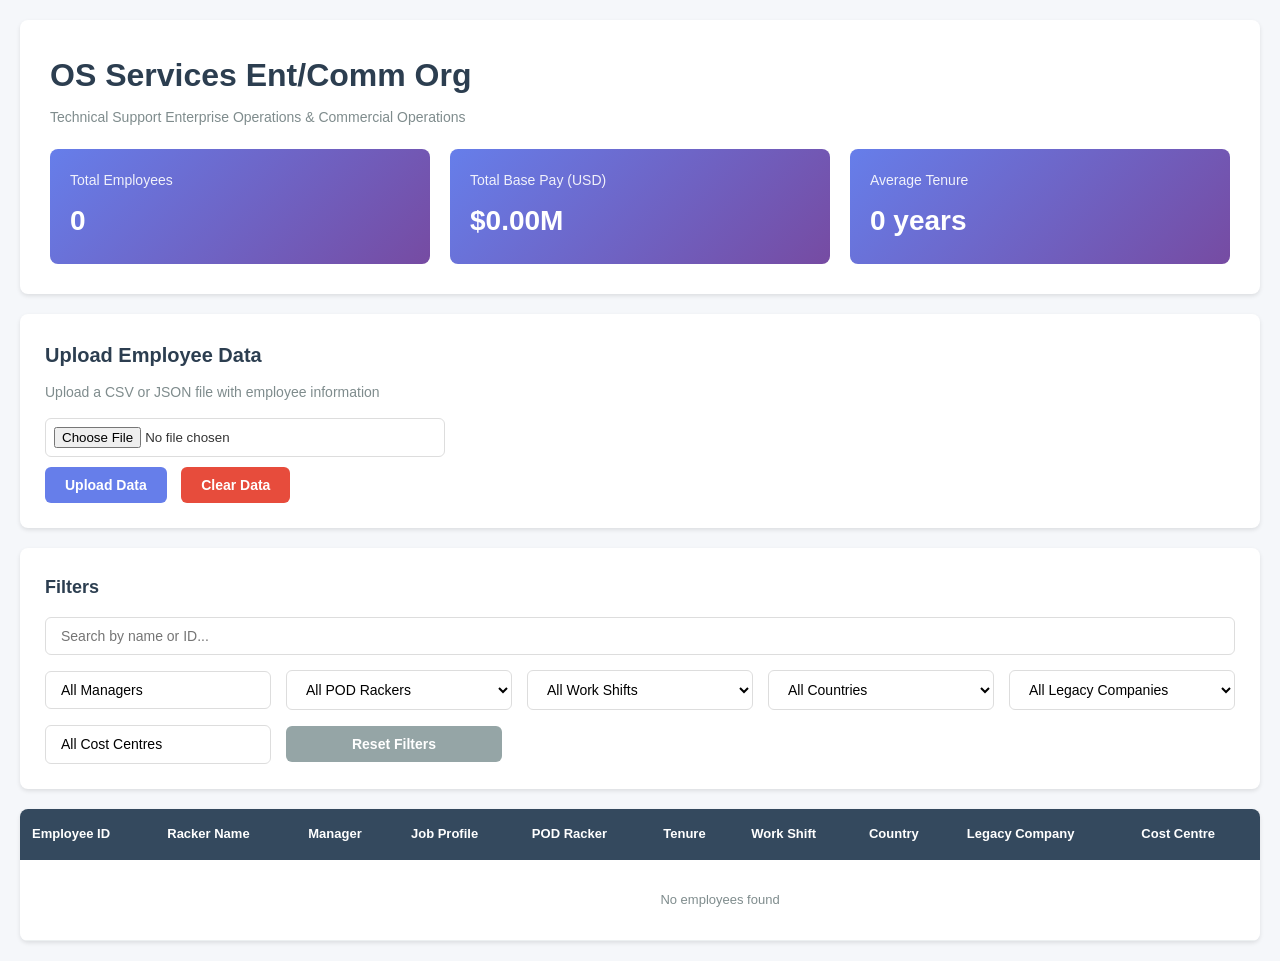
==== index.html @ c56ef8e8 "Update and rename employee-dashboard.html to index.html" ====
<!DOCTYPE html>
<html lang="en">
<head>
    <meta charset="UTF-8">
    <meta name="viewport" content="width=device-width, initial-scale=1.0">
    <title>OS Services Ent/Comm Org</title>
    <link rel="stylesheet" href="employee-styles.css">
</head>
<body>
    <div class="container">
        <header>
            <h1>OS Services Ent/Comm Org</h1>
            <p class="subtitle">Technical Support Enterprise Operations & Commercial Operations</p>
            
            <div class="summary">
                <div class="summary-card">
                    <span class="label">Total Employees</span>
                    <span class="value" id="totalEmployees">0</span>
                </div>
                <div class="summary-card">
                    <span class="label">Total Base Pay (USD)</span>
                    <span class="value" id="totalBasePay">$0</span>
                </div>
                <div class="summary-card">
                    <span class="label">Average Tenure</span>
                    <span class="value" id="avgTenure">0 years</span>
                </div>
            </div>
        </header>

        <div class="upload-section">
            <div class="upload-card">
                <h2>Upload Employee Data</h2>
                <p>Upload a CSV or JSON file with employee information</p>
                <input type="file" id="fileInput" accept=".csv,.json" />
                <button id="uploadBtn">Upload Data</button>
                <button id="clearDataBtn">Clear Data</button>
                <div id="uploadStatus"></div>
            </div>
        </div>

        <div class="filters-section">
            <h3>Filters</h3>
            <div class="filters">
                <input type="text" id="searchInput" placeholder="Search by name or ID...">
                
                <select id="managerFilter" multiple size="1">
                    <option value="">All Managers</option>
                </select>
                
                <select id="podFilter">
                    <option value="">All POD Rackers</option>
                </select>
                
                <select id="shiftFilter">
                    <option value="">All Work Shifts</option>
                </select>
                
                <select id="countryFilter">
                    <option value="">All Countries</option>
                </select>
                
                <select id="legacyFilter">
                    <option value="">All Legacy Companies</option>
                </select>
                
                <select id="costCentreFilter" multiple size="1">
                    <option value="">All Cost Centres</option>
                </select>
                
                <button id="resetFiltersBtn">Reset Filters</button>
            </div>
        </div>

        <div class="table-container">
            <table id="employeeTable">
                <thead>
                    <tr>
                        <th>Employee ID</th>
                        <th>Racker Name</th>
                        <th>Manager</th>
                        <th>Job Profile</th>
                        <th>POD Racker</th>
                        <th>Tenure</th>
                        <th>Work Shift</th>
                        <th>Country</th>
                        <th>Legacy Company</th>
                        <th>Cost Centre</th>
                        <th>Base Pay (USD)</th>
                    </tr>
                </thead>
                <tbody id="employeeTableBody">
                </tbody>
            </table>
        </div>
    </div>

    <script src="employee-app.js"></script>
</body>
</html>
---- employee-styles.css ----
* {
    margin: 0;
    padding: 0;
    box-sizing: border-box;
}

body {
    font-family: -apple-system, BlinkMacSystemFont, 'Segoe UI', Roboto, Oxygen, Ubuntu, Cantarell, sans-serif;
    background: #f5f7fa;
    color: #333;
    line-height: 1.6;
}

.container {
    max-width: 1600px;
    margin: 0 auto;
    padding: 20px;
}

header {
    background: white;
    padding: 30px;
    border-radius: 8px;
    box-shadow: 0 2px 4px rgba(0,0,0,0.1);
    margin-bottom: 20px;
}

h1 {
    font-size: 32px;
    margin-bottom: 5px;
    color: #2c3e50;
}

.subtitle {
    font-size: 14px;
    color: #7f8c8d;
    margin-bottom: 20px;
}

.summary {
    display: grid;
    grid-template-columns: repeat(auto-fit, minmax(250px, 1fr));
    gap: 20px;
}

.summary-card {
    display: flex;
    flex-direction: column;
    padding: 20px;
    background: linear-gradient(135deg, #667eea 0%, #764ba2 100%);
    border-radius: 8px;
    color: white;
}

.summary-card .label {
    font-size: 14px;
    opacity: 0.9;
    margin-bottom: 8px;
}

.summary-card .value {
    font-size: 28px;
    font-weight: 700;
}

.upload-section {
    margin-bottom: 20px;
}

.upload-card {
    background: white;
    padding: 25px;
    border-radius: 8px;
    box-shadow: 0 2px 4px rgba(0,0,0,0.1);
}

.upload-card h2 {
    font-size: 20px;
    margin-bottom: 10px;
    color: #2c3e50;
}

.upload-card p {
    font-size: 14px;
    color: #7f8c8d;
    margin-bottom: 15px;
}

#fileInput {
    display: block;
    margin-bottom: 10px;
    padding: 8px;
    border: 1px solid #ddd;
    border-radius: 6px;
    width: 100%;
    max-width: 400px;
}

button {
    padding: 10px 20px;
    background: #667eea;
    color: white;
    border: none;
    border-radius: 6px;
    cursor: pointer;
    font-size: 14px;
    font-weight: 600;
    transition: background 0.2s;
    margin-right: 10px;
}

button:hover {
    background: #5568d3;
}

#clearDataBtn {
    background: #e74c3c;
}

#clearDataBtn:hover {
    background: #c0392b;
}

#resetFiltersBtn {
    background: #95a5a6;
}

#resetFiltersBtn:hover {
    background: #7f8c8d;
}

#uploadStatus {
    margin-top: 10px;
    padding: 10px;
    border-radius: 6px;
    font-size: 14px;
    display: none;
}

#uploadStatus.success {
    background: #d4edda;
    color: #155724;
    display: block;
}

#uploadStatus.error {
    background: #f8d7da;
    color: #721c24;
    display: block;
}

.filters-section {
    background: white;
    padding: 25px;
    border-radius: 8px;
    box-shadow: 0 2px 4px rgba(0,0,0,0.1);
    margin-bottom: 20px;
}

.filters-section h3 {
    font-size: 18px;
    margin-bottom: 15px;
    color: #2c3e50;
}

.filters {
    display: grid;
    grid-template-columns: repeat(auto-fit, minmax(200px, 1fr));
    gap: 15px;
    align-items: center;
}

#searchInput, select {
    padding: 10px 15px;
    border: 1px solid #ddd;
    border-radius: 6px;
    font-size: 14px;
    background: white;
}

#costCentreFilter[multiple], #managerFilter[multiple] {
    height: auto;
    min-height: 38px;
}

#searchInput {
    grid-column: 1 / -1;
}

#searchInput {
    padding: 10px 15px;
    border: 1px solid #ddd;
    border-radius: 6px;
    font-size: 14px;
    background: white;
}

.table-container {
    background: white;
    border-radius: 8px;
    box-shadow: 0 2px 4px rgba(0,0,0,0.1);
    overflow-x: auto;
}

table {
    width: 100%;
    border-collapse: collapse;
    min-width: 1400px;
}

thead {
    background: #34495e;
    color: white;
    position: sticky;
    top: 0;
}

th {
    padding: 15px 12px;
    text-align: left;
    font-weight: 600;
    font-size: 13px;
    white-space: nowrap;
}

tbody tr {
    border-bottom: 1px solid #ecf0f1;
    transition: background 0.2s;
}

tbody tr:hover {
    background: #f8f9fa;
}

td {
    padding: 12px;
    font-size: 13px;
}

@media (max-width: 768px) {
    .filters {
        grid-template-columns: 1fr;
    }
    
    #searchInput {
        grid-column: 1;
    }
}
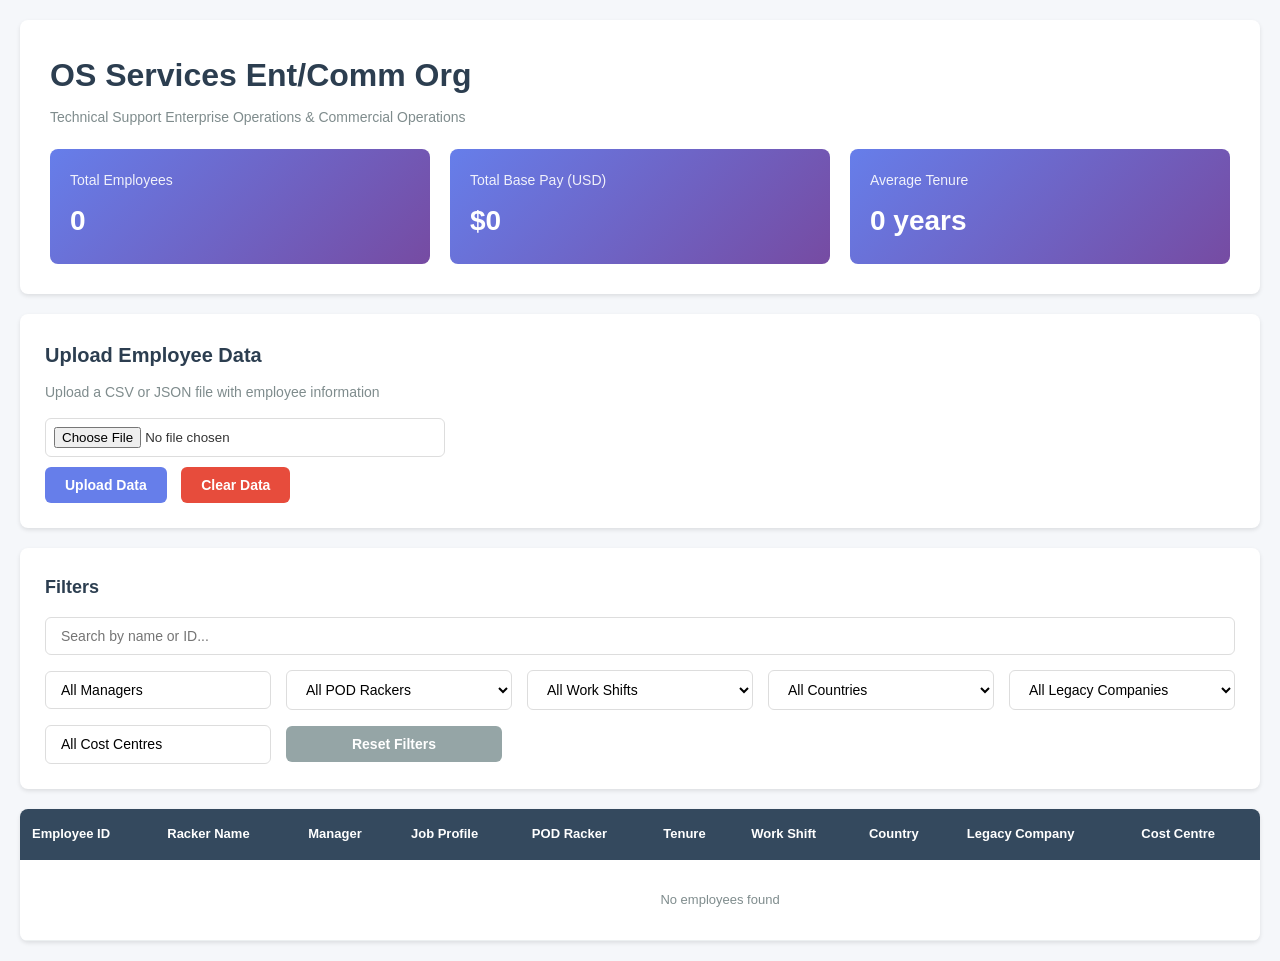
==== commit 479e4a28: "Fix base pay display with K suffix - merge conflicts resolved" ====
--- a/index.html
+++ b/index.html
@@ -98,4 +98,3 @@
     <script src="employee-app.js"></script>
 </body>
 </html>
-
--- a/employee-styles.css
+++ b/employee-styles.css
@@ -1,248 +1,248 @@
-* {
-    margin: 0;
-    padding: 0;
-    box-sizing: border-box;
-}
-
-body {
-    font-family: -apple-system, BlinkMacSystemFont, 'Segoe UI', Roboto, Oxygen, Ubuntu, Cantarell, sans-serif;
-    background: #f5f7fa;
-    color: #333;
-    line-height: 1.6;
-}
-
-.container {
-    max-width: 1600px;
-    margin: 0 auto;
-    padding: 20px;
-}
-
-header {
-    background: white;
-    padding: 30px;
-    border-radius: 8px;
-    box-shadow: 0 2px 4px rgba(0,0,0,0.1);
-    margin-bottom: 20px;
-}
-
-h1 {
-    font-size: 32px;
-    margin-bottom: 5px;
-    color: #2c3e50;
-}
-
-.subtitle {
-    font-size: 14px;
-    color: #7f8c8d;
-    margin-bottom: 20px;
-}
-
-.summary {
-    display: grid;
-    grid-template-columns: repeat(auto-fit, minmax(250px, 1fr));
-    gap: 20px;
-}
-
-.summary-card {
-    display: flex;
-    flex-direction: column;
-    padding: 20px;
-    background: linear-gradient(135deg, #667eea 0%, #764ba2 100%);
-    border-radius: 8px;
-    color: white;
-}
-
-.summary-card .label {
-    font-size: 14px;
-    opacity: 0.9;
-    margin-bottom: 8px;
-}
-
-.summary-card .value {
-    font-size: 28px;
-    font-weight: 700;
-}
-
-.upload-section {
-    margin-bottom: 20px;
-}
-
-.upload-card {
-    background: white;
-    padding: 25px;
-    border-radius: 8px;
-    box-shadow: 0 2px 4px rgba(0,0,0,0.1);
-}
-
-.upload-card h2 {
-    font-size: 20px;
-    margin-bottom: 10px;
-    color: #2c3e50;
-}
-
-.upload-card p {
-    font-size: 14px;
-    color: #7f8c8d;
-    margin-bottom: 15px;
-}
-
-#fileInput {
-    display: block;
-    margin-bottom: 10px;
-    padding: 8px;
-    border: 1px solid #ddd;
-    border-radius: 6px;
-    width: 100%;
-    max-width: 400px;
-}
-
-button {
-    padding: 10px 20px;
-    background: #667eea;
-    color: white;
-    border: none;
-    border-radius: 6px;
-    cursor: pointer;
-    font-size: 14px;
-    font-weight: 600;
-    transition: background 0.2s;
-    margin-right: 10px;
-}
-
-button:hover {
-    background: #5568d3;
-}
-
-#clearDataBtn {
-    background: #e74c3c;
-}
-
-#clearDataBtn:hover {
-    background: #c0392b;
-}
-
-#resetFiltersBtn {
-    background: #95a5a6;
-}
-
-#resetFiltersBtn:hover {
-    background: #7f8c8d;
-}
-
-#uploadStatus {
-    margin-top: 10px;
-    padding: 10px;
-    border-radius: 6px;
-    font-size: 14px;
-    display: none;
-}
-
-#uploadStatus.success {
-    background: #d4edda;
-    color: #155724;
-    display: block;
-}
-
-#uploadStatus.error {
-    background: #f8d7da;
-    color: #721c24;
-    display: block;
-}
-
-.filters-section {
-    background: white;
-    padding: 25px;
-    border-radius: 8px;
-    box-shadow: 0 2px 4px rgba(0,0,0,0.1);
-    margin-bottom: 20px;
-}
-
-.filters-section h3 {
-    font-size: 18px;
-    margin-bottom: 15px;
-    color: #2c3e50;
-}
-
-.filters {
-    display: grid;
-    grid-template-columns: repeat(auto-fit, minmax(200px, 1fr));
-    gap: 15px;
-    align-items: center;
-}
-
-#searchInput, select {
-    padding: 10px 15px;
-    border: 1px solid #ddd;
-    border-radius: 6px;
-    font-size: 14px;
-    background: white;
-}
-
-#costCentreFilter[multiple], #managerFilter[multiple] {
-    height: auto;
-    min-height: 38px;
-}
-
-#searchInput {
-    grid-column: 1 / -1;
-}
-
-#searchInput {
-    padding: 10px 15px;
-    border: 1px solid #ddd;
-    border-radius: 6px;
-    font-size: 14px;
-    background: white;
-}
-
-.table-container {
-    background: white;
-    border-radius: 8px;
-    box-shadow: 0 2px 4px rgba(0,0,0,0.1);
-    overflow-x: auto;
-}
-
-table {
-    width: 100%;
-    border-collapse: collapse;
-    min-width: 1400px;
-}
-
-thead {
-    background: #34495e;
-    color: white;
-    position: sticky;
-    top: 0;
-}
-
-th {
-    padding: 15px 12px;
-    text-align: left;
-    font-weight: 600;
-    font-size: 13px;
-    white-space: nowrap;
-}
-
-tbody tr {
-    border-bottom: 1px solid #ecf0f1;
-    transition: background 0.2s;
-}
-
-tbody tr:hover {
-    background: #f8f9fa;
-}
-
-td {
-    padding: 12px;
-    font-size: 13px;
-}
-
-@media (max-width: 768px) {
-    .filters {
-        grid-template-columns: 1fr;
-    }
-    
-    #searchInput {
-        grid-column: 1;
-    }
-}
+* {
+    margin: 0;
+    padding: 0;
+    box-sizing: border-box;
+}
+
+body {
+    font-family: -apple-system, BlinkMacSystemFont, 'Segoe UI', Roboto, Oxygen, Ubuntu, Cantarell, sans-serif;
+    background: #f5f7fa;
+    color: #333;
+    line-height: 1.6;
+}
+
+.container {
+    max-width: 1600px;
+    margin: 0 auto;
+    padding: 20px;
+}
+
+header {
+    background: white;
+    padding: 30px;
+    border-radius: 8px;
+    box-shadow: 0 2px 4px rgba(0,0,0,0.1);
+    margin-bottom: 20px;
+}
+
+h1 {
+    font-size: 32px;
+    margin-bottom: 5px;
+    color: #2c3e50;
+}
+
+.subtitle {
+    font-size: 14px;
+    color: #7f8c8d;
+    margin-bottom: 20px;
+}
+
+.summary {
+    display: grid;
+    grid-template-columns: repeat(auto-fit, minmax(250px, 1fr));
+    gap: 20px;
+}
+
+.summary-card {
+    display: flex;
+    flex-direction: column;
+    padding: 20px;
+    background: linear-gradient(135deg, #667eea 0%, #764ba2 100%);
+    border-radius: 8px;
+    color: white;
+}
+
+.summary-card .label {
+    font-size: 14px;
+    opacity: 0.9;
+    margin-bottom: 8px;
+}
+
+.summary-card .value {
+    font-size: 28px;
+    font-weight: 700;
+}
+
+.upload-section {
+    margin-bottom: 20px;
+}
+
+.upload-card {
+    background: white;
+    padding: 25px;
+    border-radius: 8px;
+    box-shadow: 0 2px 4px rgba(0,0,0,0.1);
+}
+
+.upload-card h2 {
+    font-size: 20px;
+    margin-bottom: 10px;
+    color: #2c3e50;
+}
+
+.upload-card p {
+    font-size: 14px;
+    color: #7f8c8d;
+    margin-bottom: 15px;
+}
+
+#fileInput {
+    display: block;
+    margin-bottom: 10px;
+    padding: 8px;
+    border: 1px solid #ddd;
+    border-radius: 6px;
+    width: 100%;
+    max-width: 400px;
+}
+
+button {
+    padding: 10px 20px;
+    background: #667eea;
+    color: white;
+    border: none;
+    border-radius: 6px;
+    cursor: pointer;
+    font-size: 14px;
+    font-weight: 600;
+    transition: background 0.2s;
+    margin-right: 10px;
+}
+
+button:hover {
+    background: #5568d3;
+}
+
+#clearDataBtn {
+    background: #e74c3c;
+}
+
+#clearDataBtn:hover {
+    background: #c0392b;
+}
+
+#resetFiltersBtn {
+    background: #95a5a6;
+}
+
+#resetFiltersBtn:hover {
+    background: #7f8c8d;
+}
+
+#uploadStatus {
+    margin-top: 10px;
+    padding: 10px;
+    border-radius: 6px;
+    font-size: 14px;
+    display: none;
+}
+
+#uploadStatus.success {
+    background: #d4edda;
+    color: #155724;
+    display: block;
+}
+
+#uploadStatus.error {
+    background: #f8d7da;
+    color: #721c24;
+    display: block;
+}
+
+.filters-section {
+    background: white;
+    padding: 25px;
+    border-radius: 8px;
+    box-shadow: 0 2px 4px rgba(0,0,0,0.1);
+    margin-bottom: 20px;
+}
+
+.filters-section h3 {
+    font-size: 18px;
+    margin-bottom: 15px;
+    color: #2c3e50;
+}
+
+.filters {
+    display: grid;
+    grid-template-columns: repeat(auto-fit, minmax(200px, 1fr));
+    gap: 15px;
+    align-items: center;
+}
+
+#searchInput, select {
+    padding: 10px 15px;
+    border: 1px solid #ddd;
+    border-radius: 6px;
+    font-size: 14px;
+    background: white;
+}
+
+#costCentreFilter[multiple], #managerFilter[multiple] {
+    height: auto;
+    min-height: 38px;
+}
+
+#searchInput {
+    grid-column: 1 / -1;
+}
+
+#searchInput {
+    padding: 10px 15px;
+    border: 1px solid #ddd;
+    border-radius: 6px;
+    font-size: 14px;
+    background: white;
+}
+
+.table-container {
+    background: white;
+    border-radius: 8px;
+    box-shadow: 0 2px 4px rgba(0,0,0,0.1);
+    overflow-x: auto;
+}
+
+table {
+    width: 100%;
+    border-collapse: collapse;
+    min-width: 1400px;
+}
+
+thead {
+    background: #34495e;
+    color: white;
+    position: sticky;
+    top: 0;
+}
+
+th {
+    padding: 15px 12px;
+    text-align: left;
+    font-weight: 600;
+    font-size: 13px;
+    white-space: nowrap;
+}
+
+tbody tr {
+    border-bottom: 1px solid #ecf0f1;
+    transition: background 0.2s;
+}
+
+tbody tr:hover {
+    background: #f8f9fa;
+}
+
+td {
+    padding: 12px;
+    font-size: 13px;
+}
+
+@media (max-width: 768px) {
+    .filters {
+        grid-template-columns: 1fr;
+    }
+    
+    #searchInput {
+        grid-column: 1;
+    }
+}
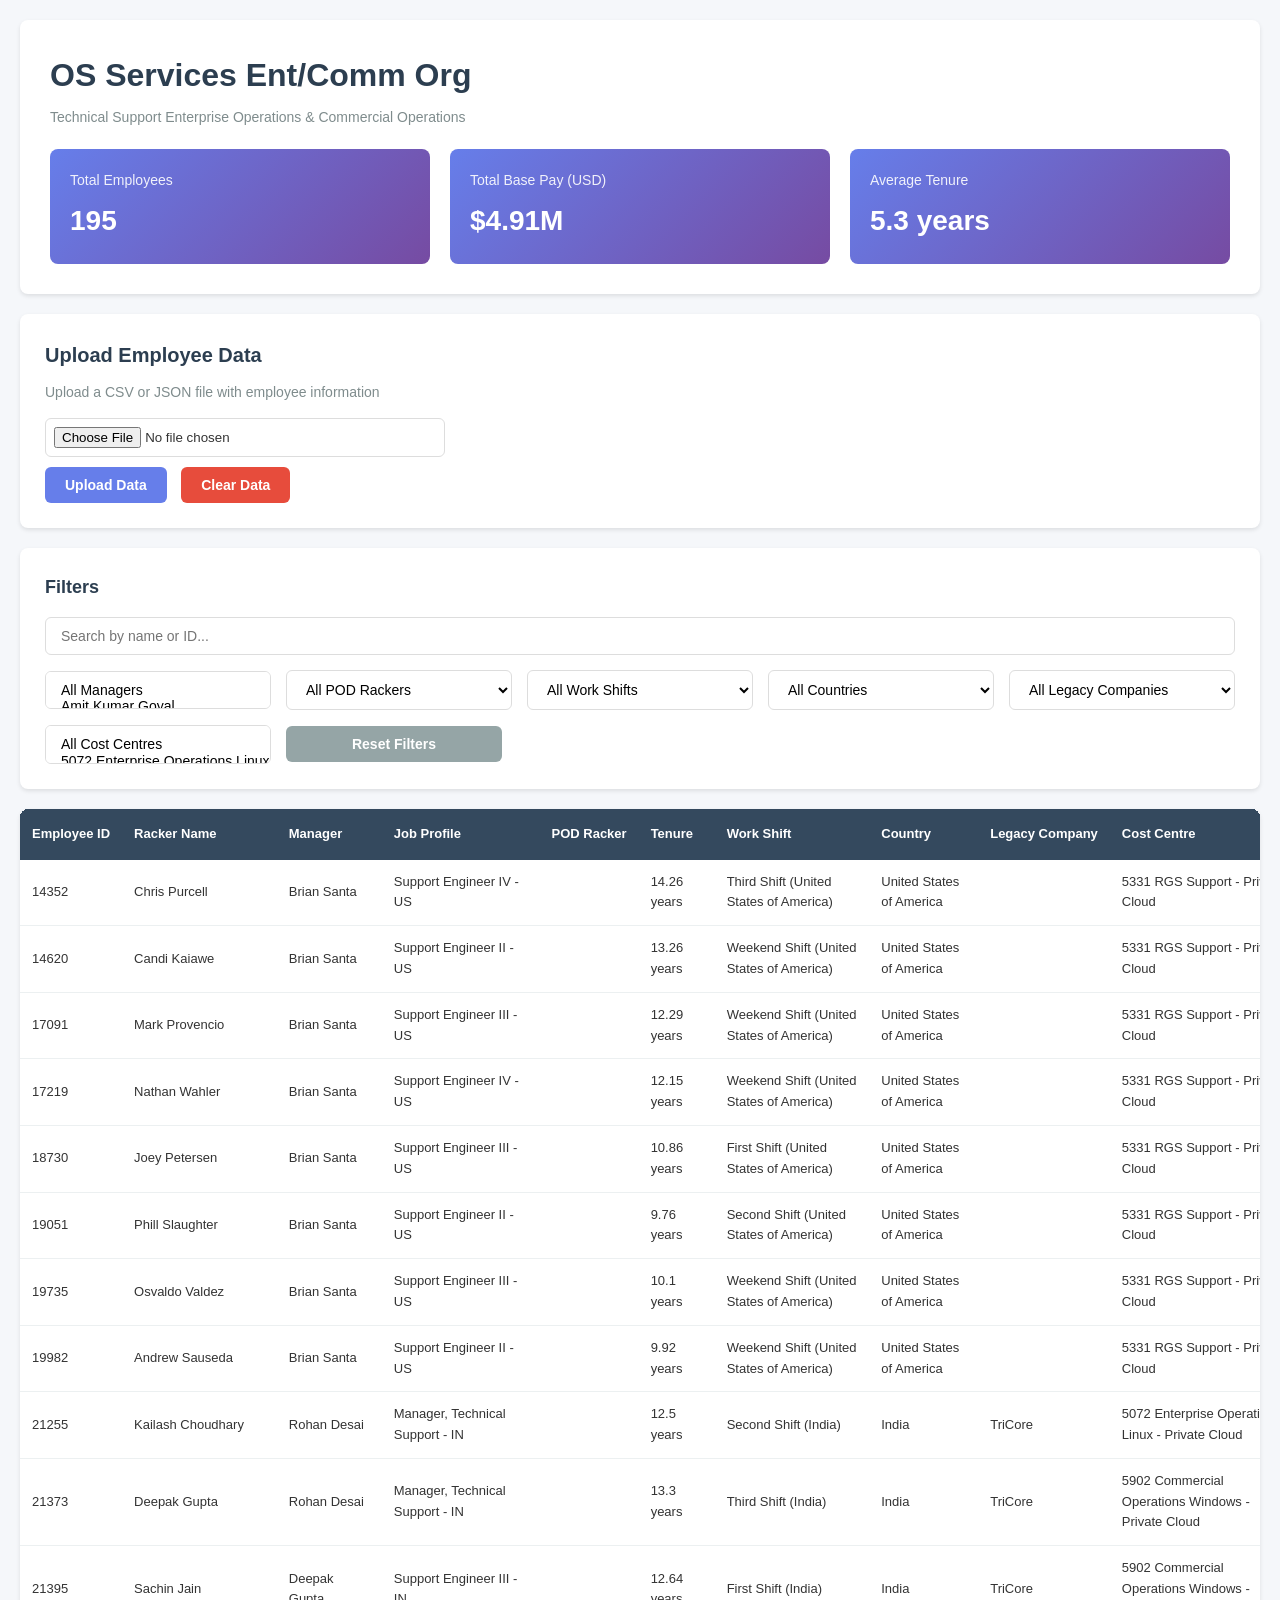
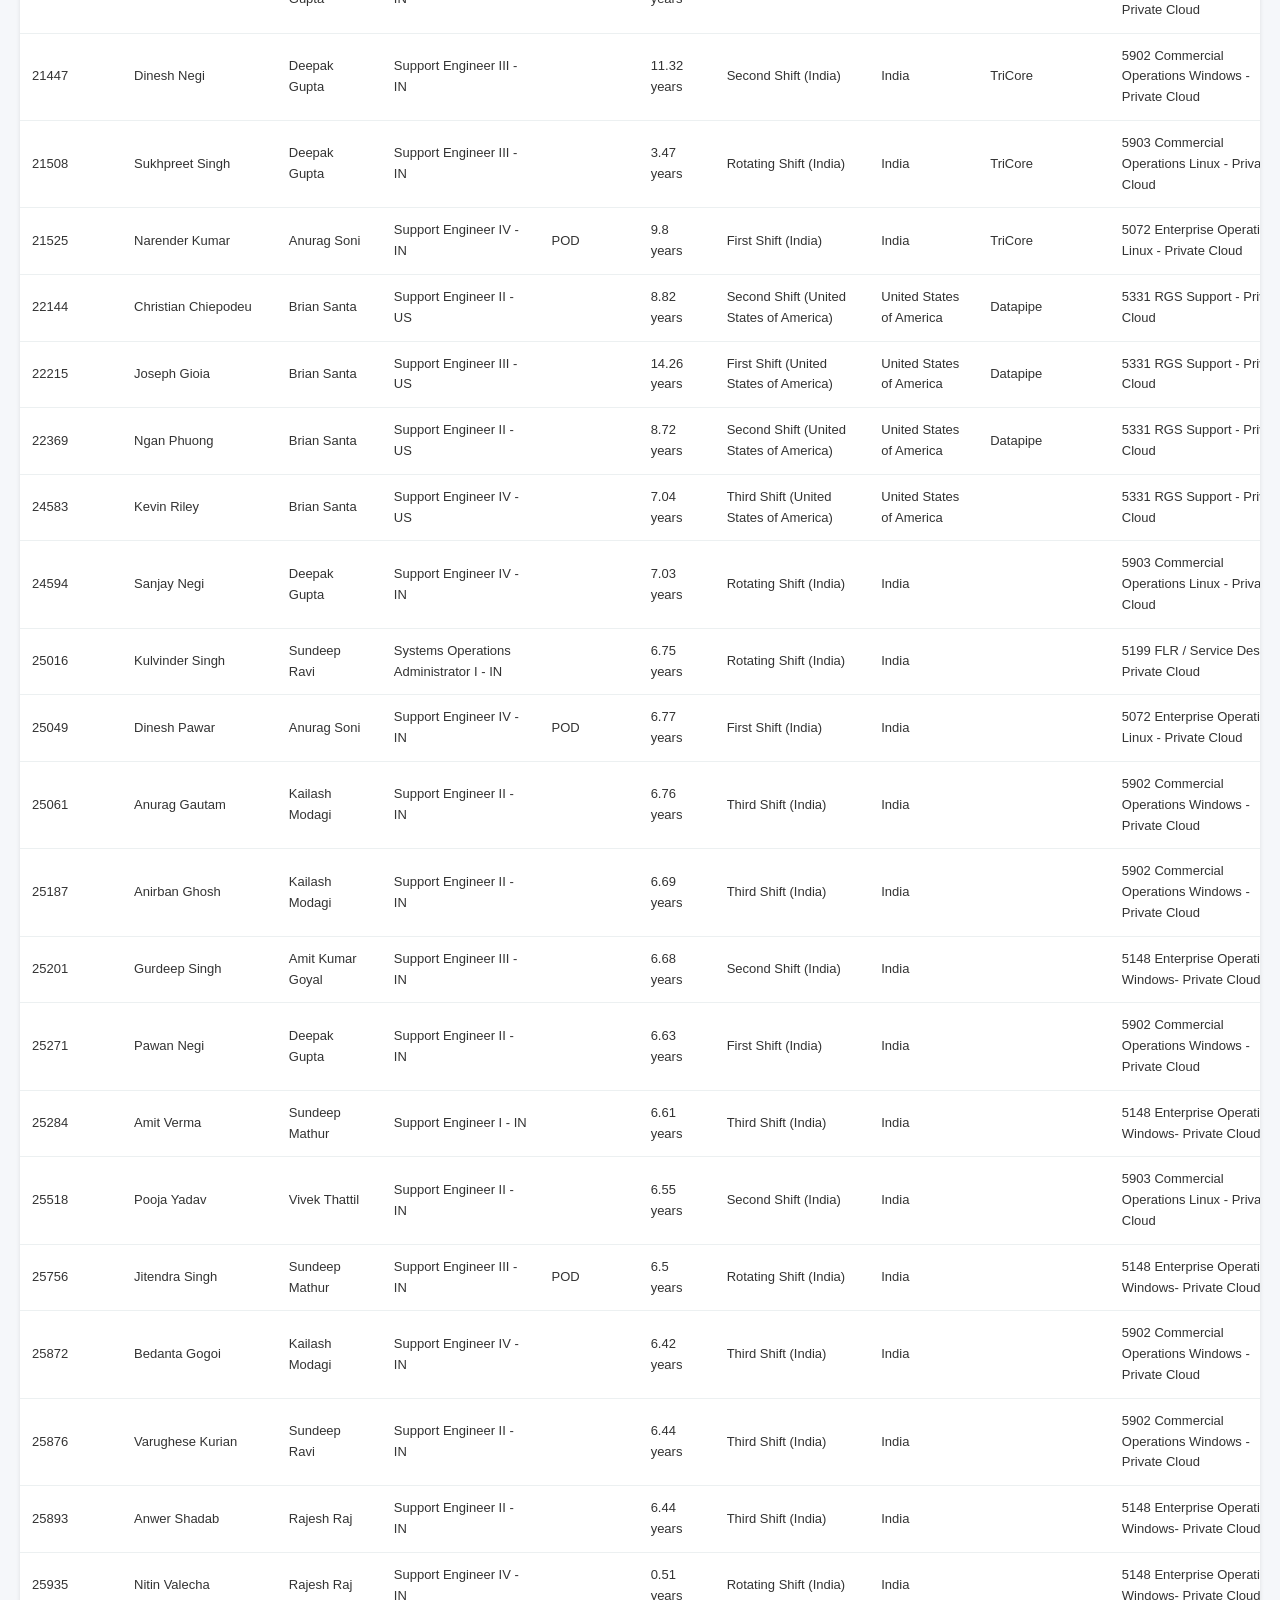
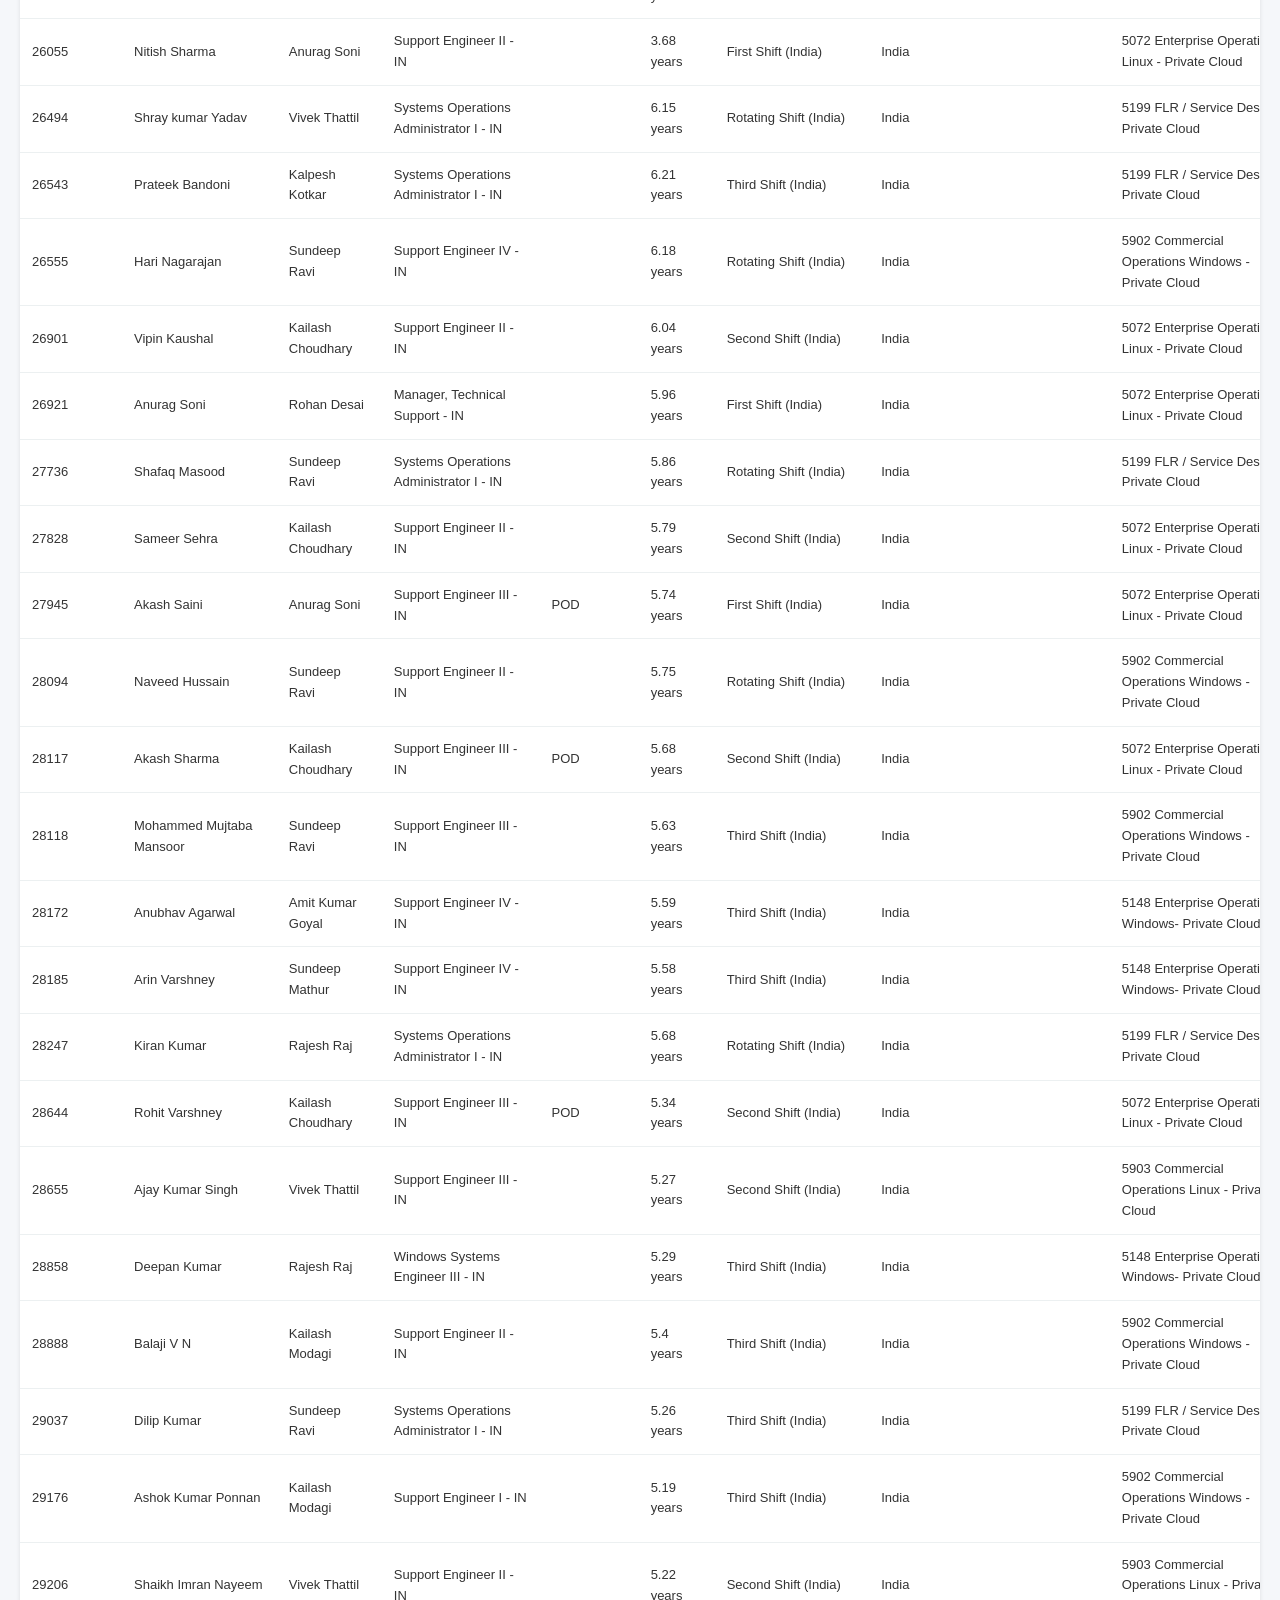
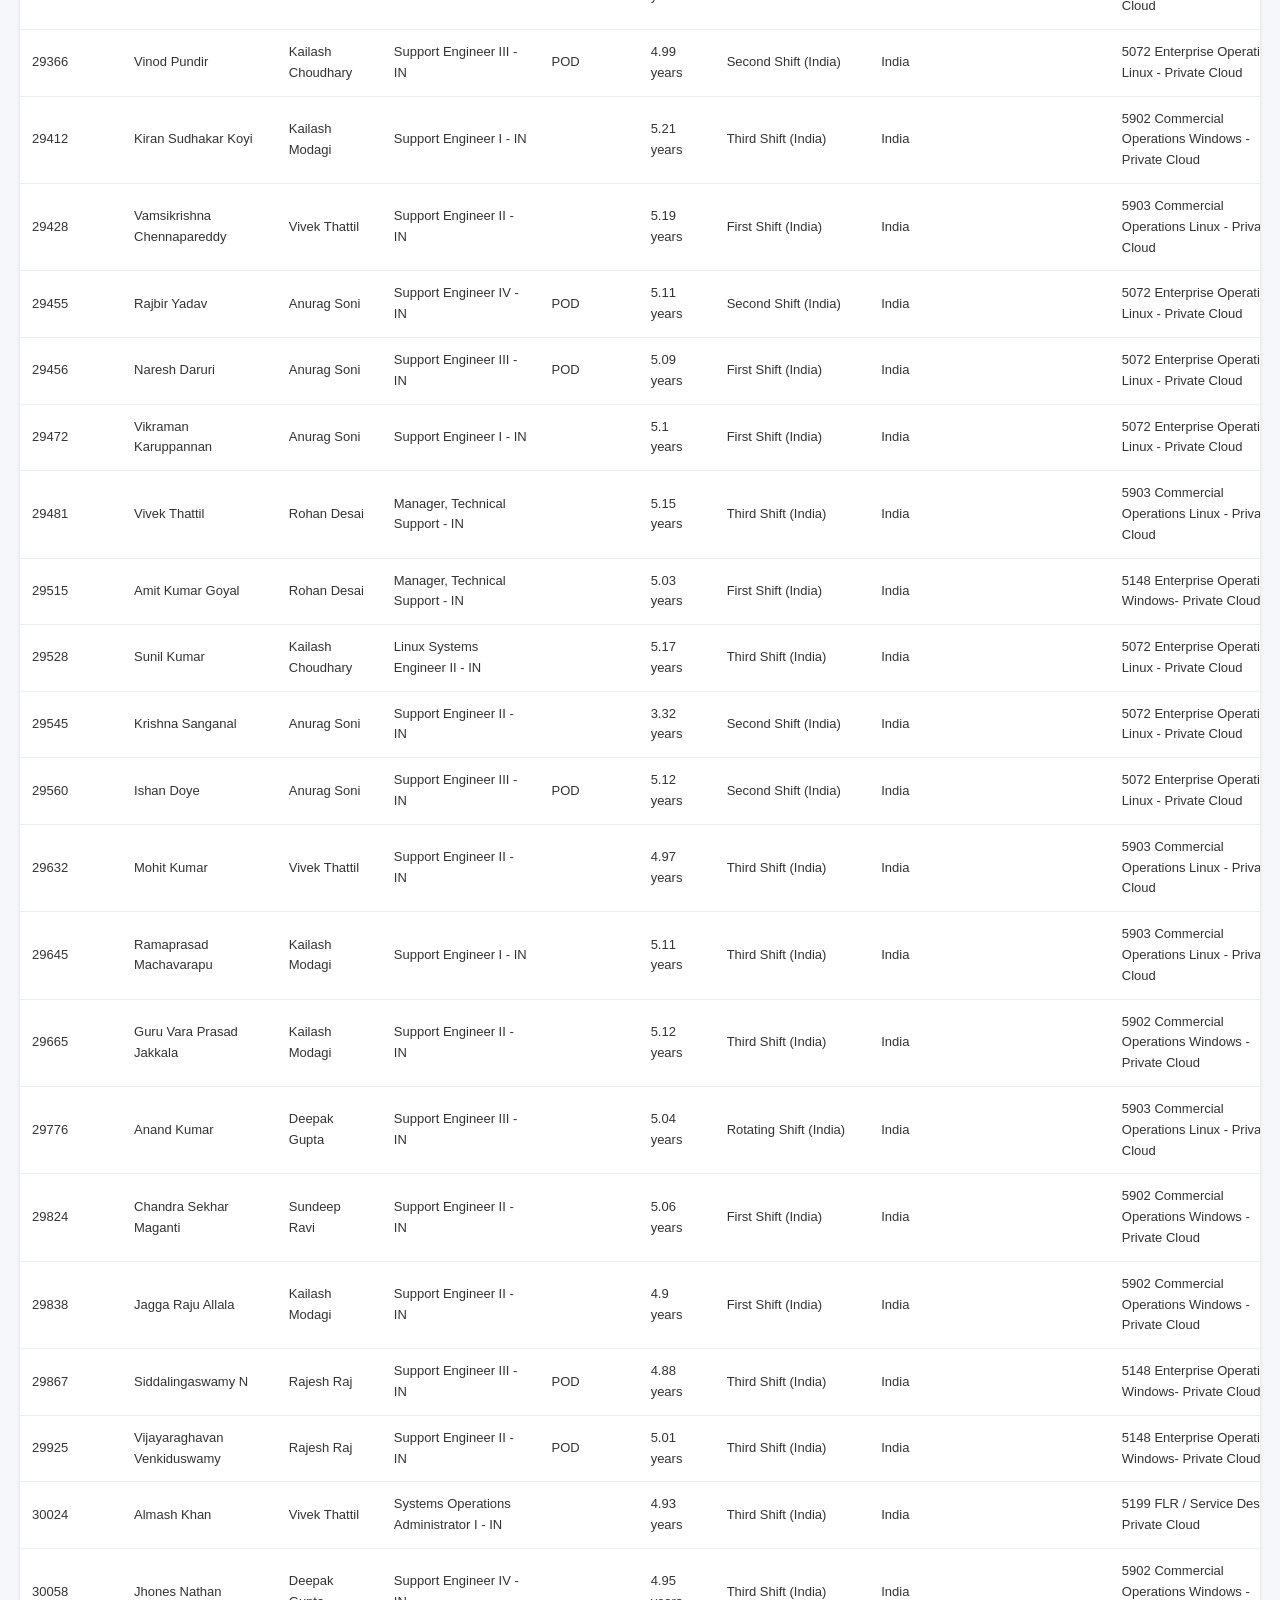
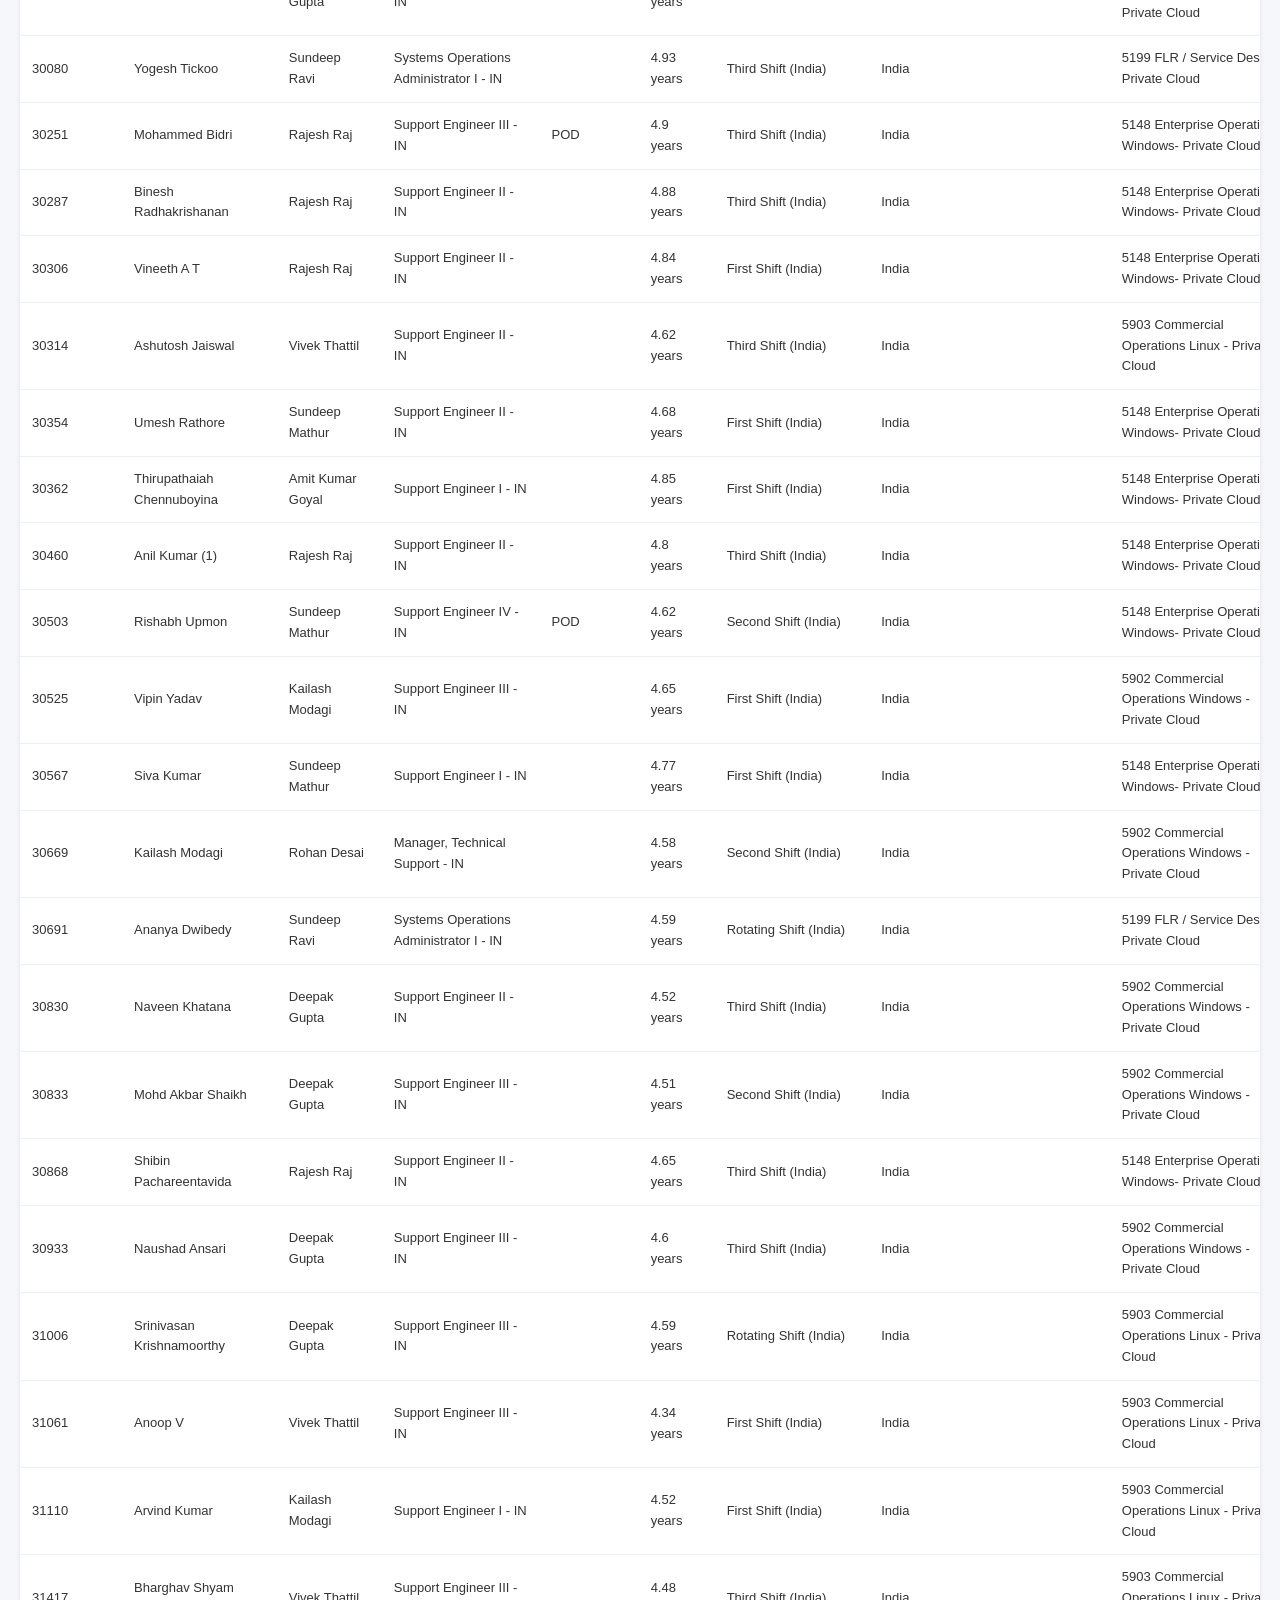
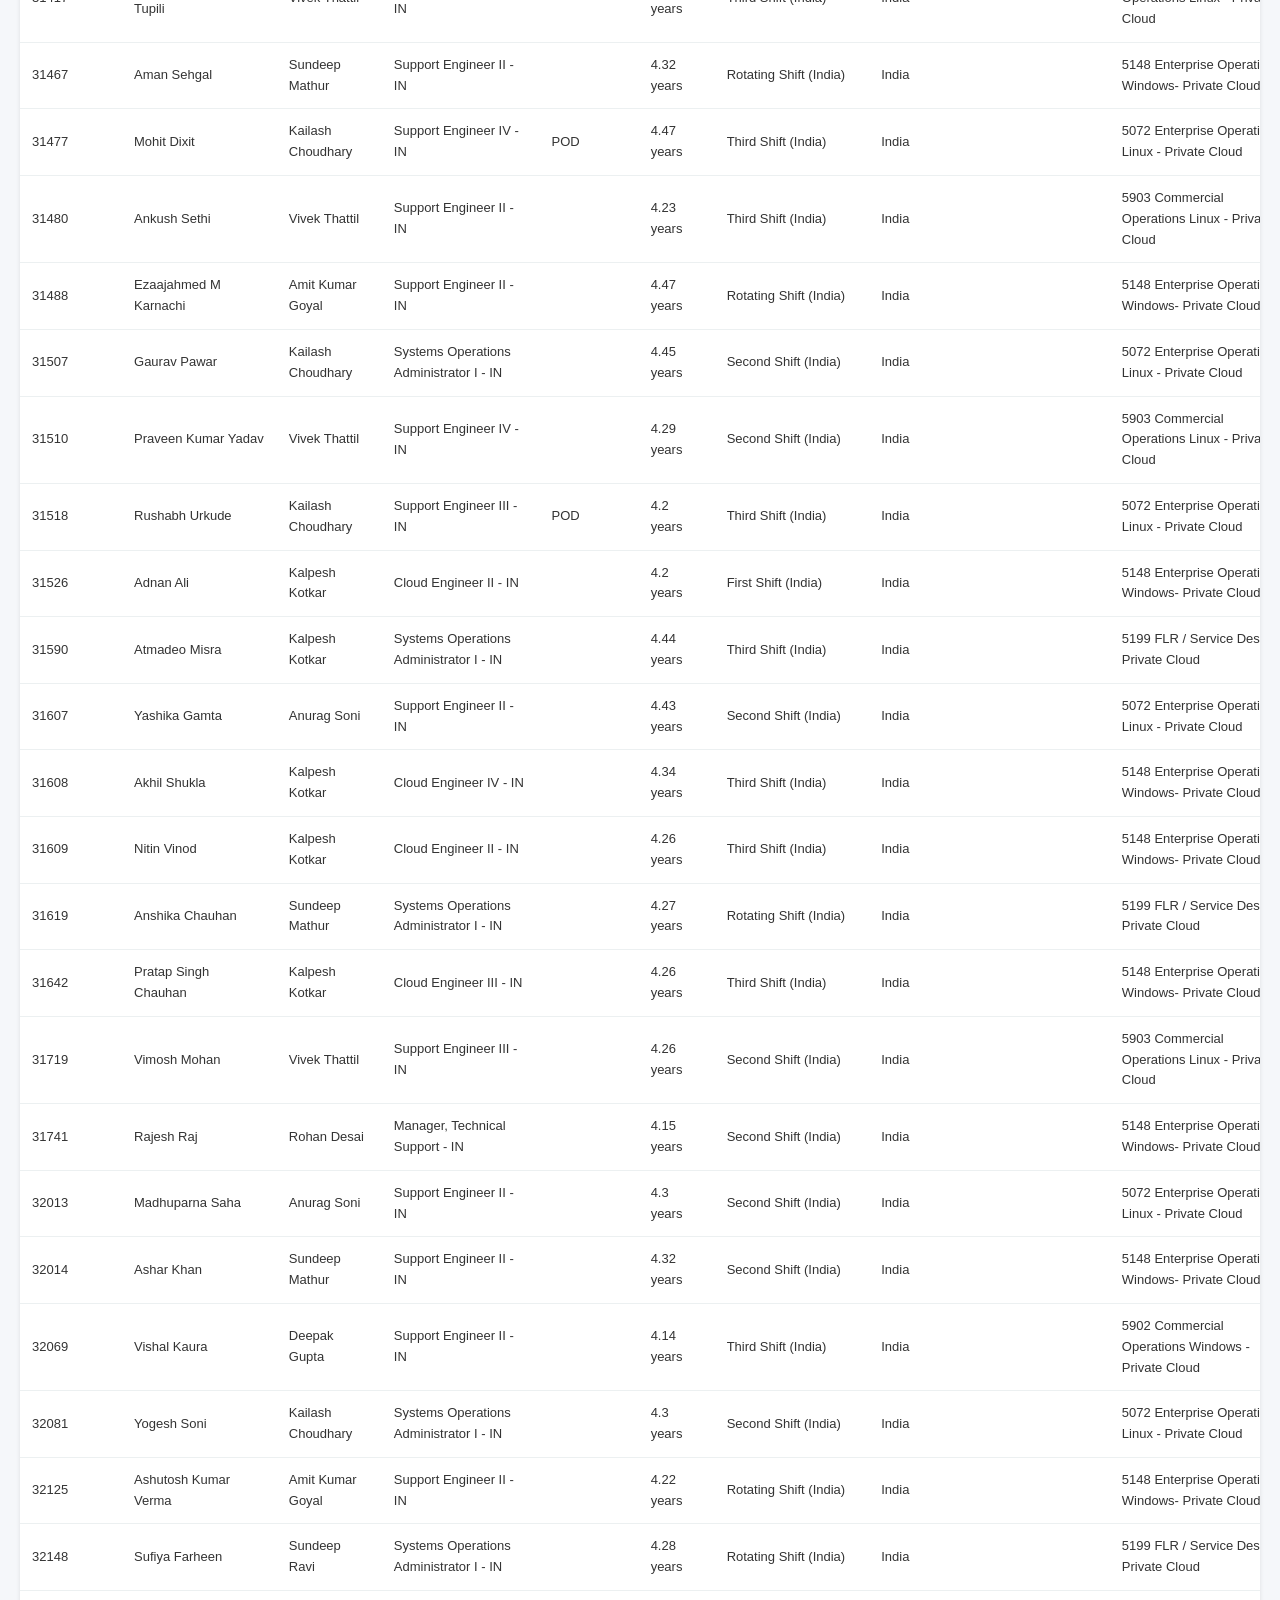
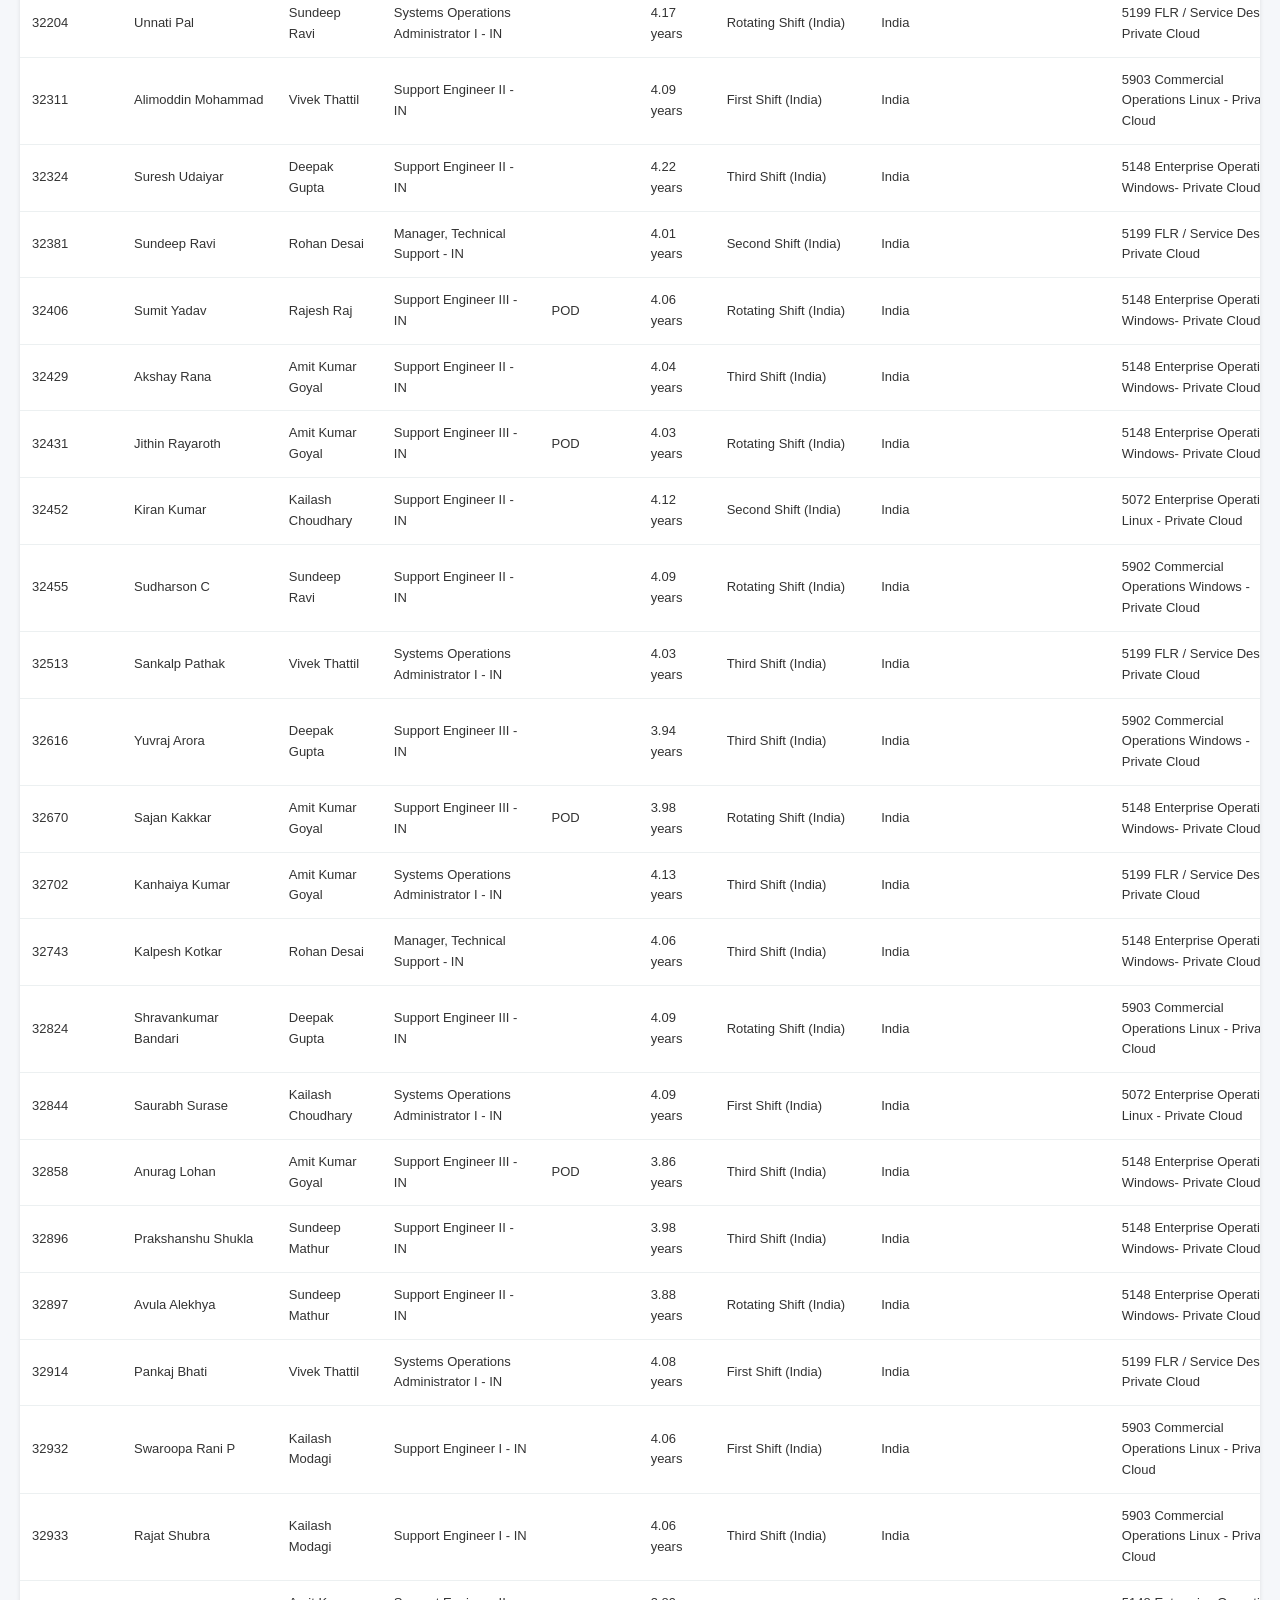
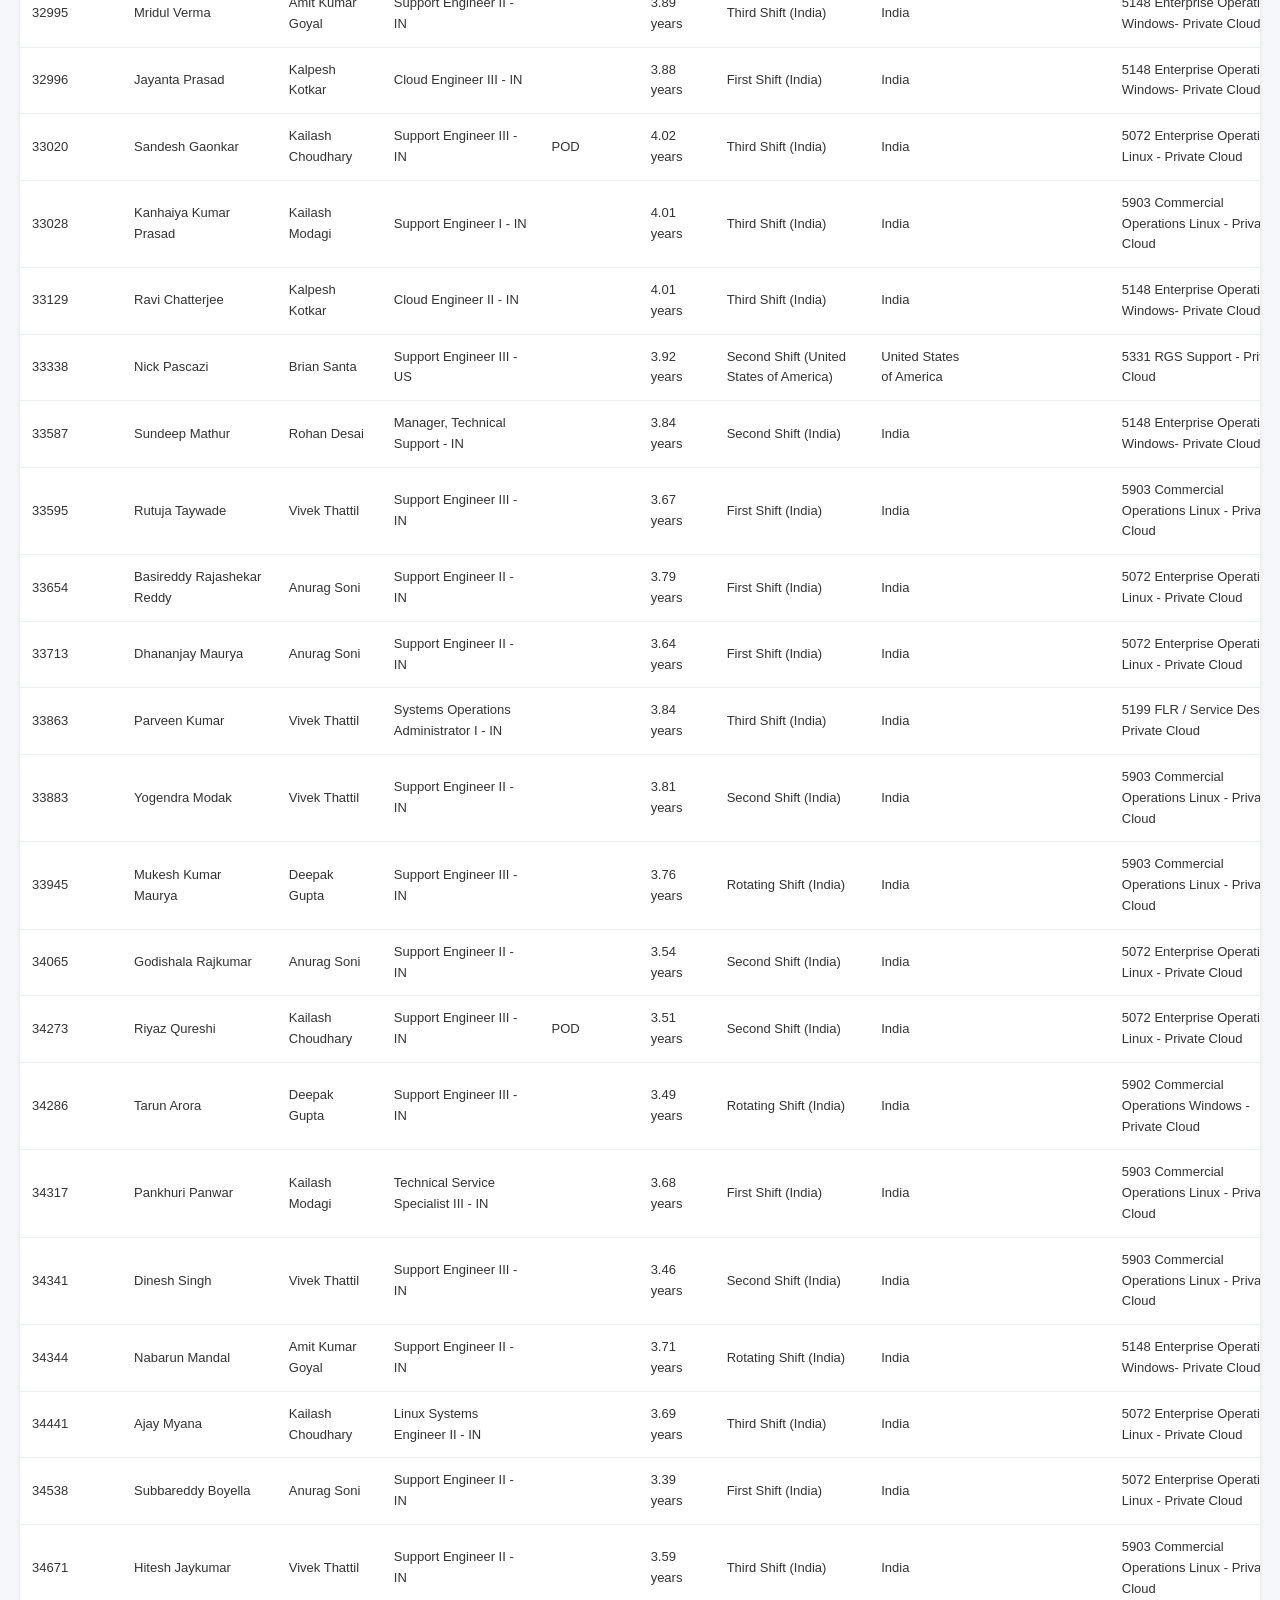
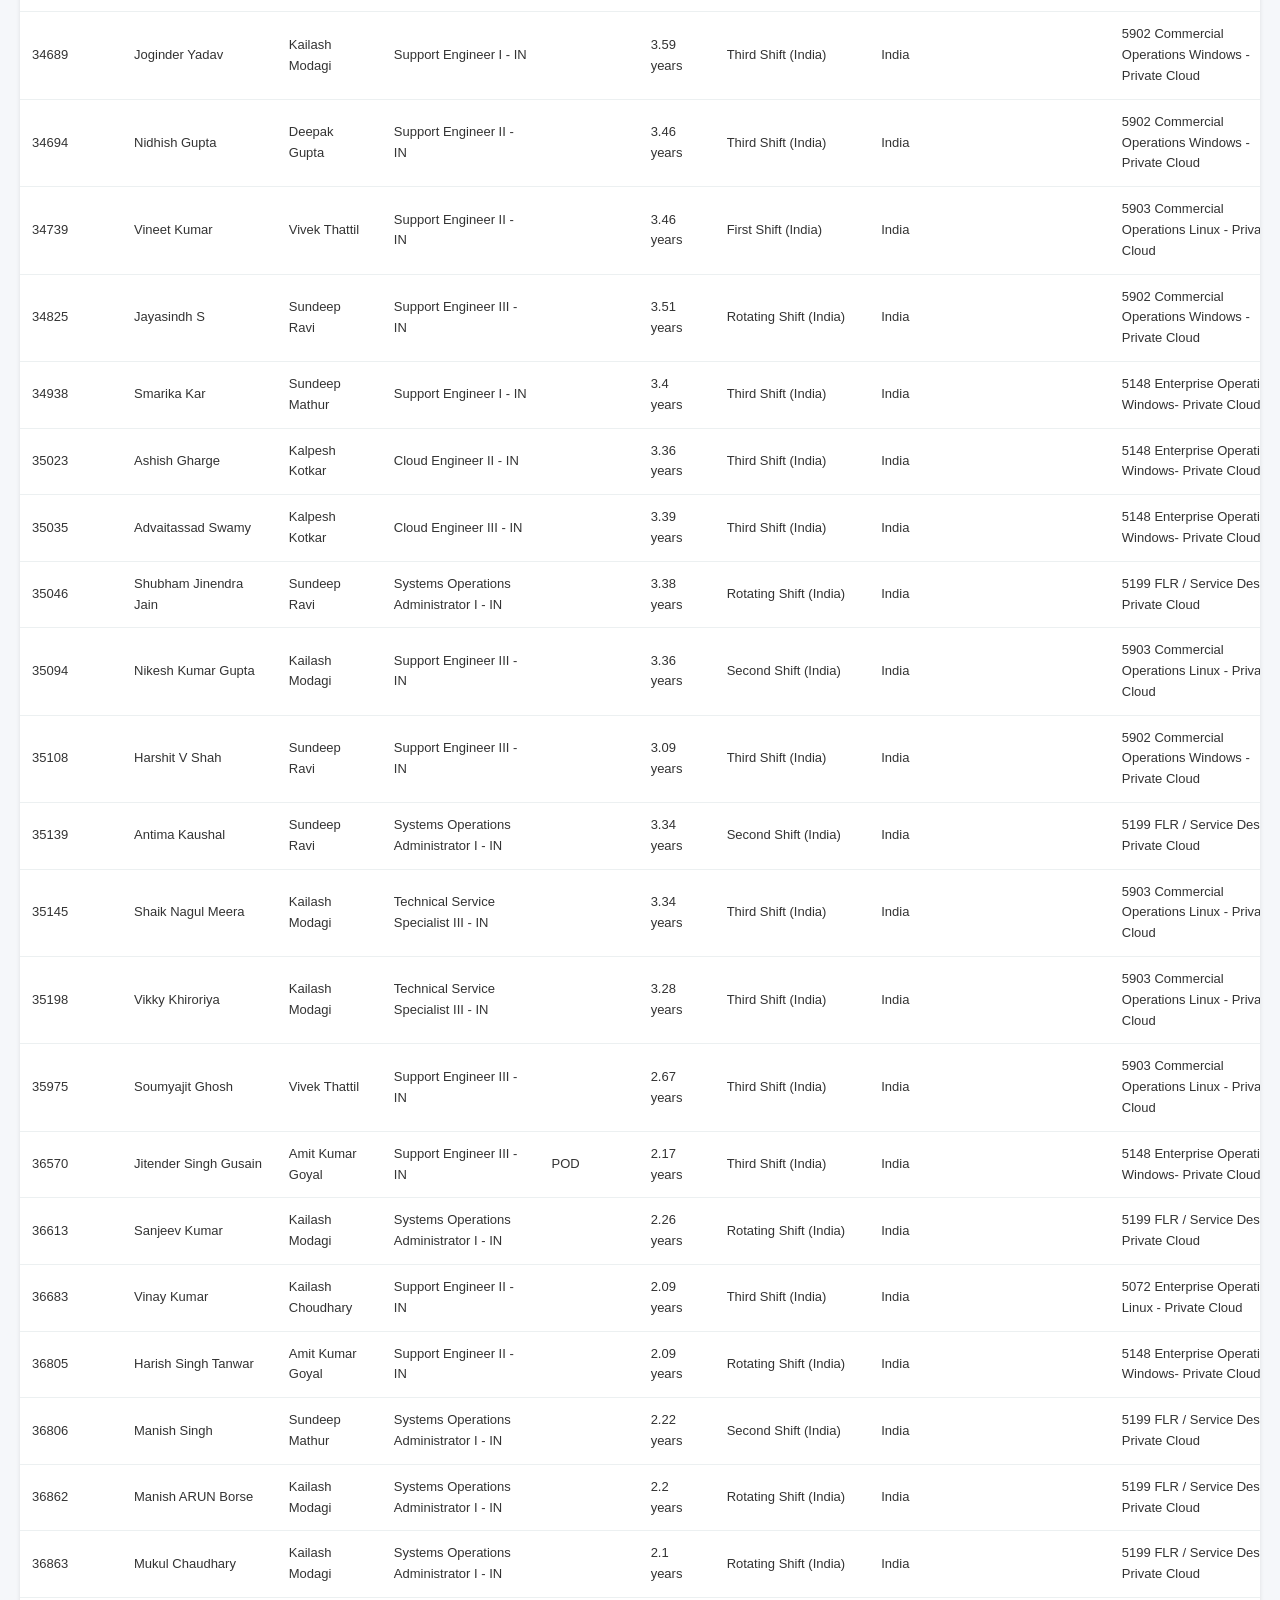
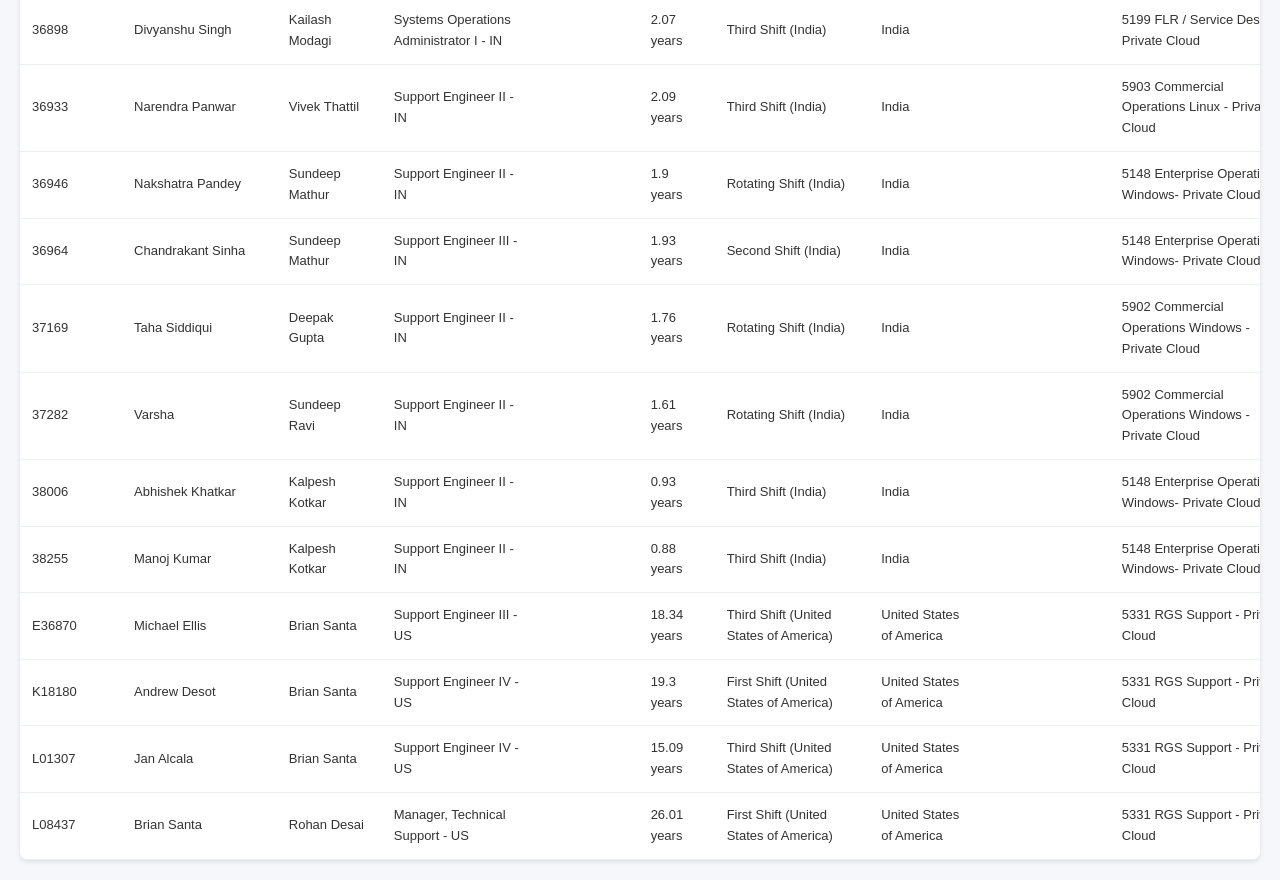
==== commit 5117343f: "Switch to embedded data approach for auto-load" ====
--- a/index.html
+++ b/index.html
@@ -95,6 +95,7 @@
         </div>
     </div>
 
+    <script src="employee-data.js"></script>
     <script src="employee-app.js"></script>
 </body>
 </html>
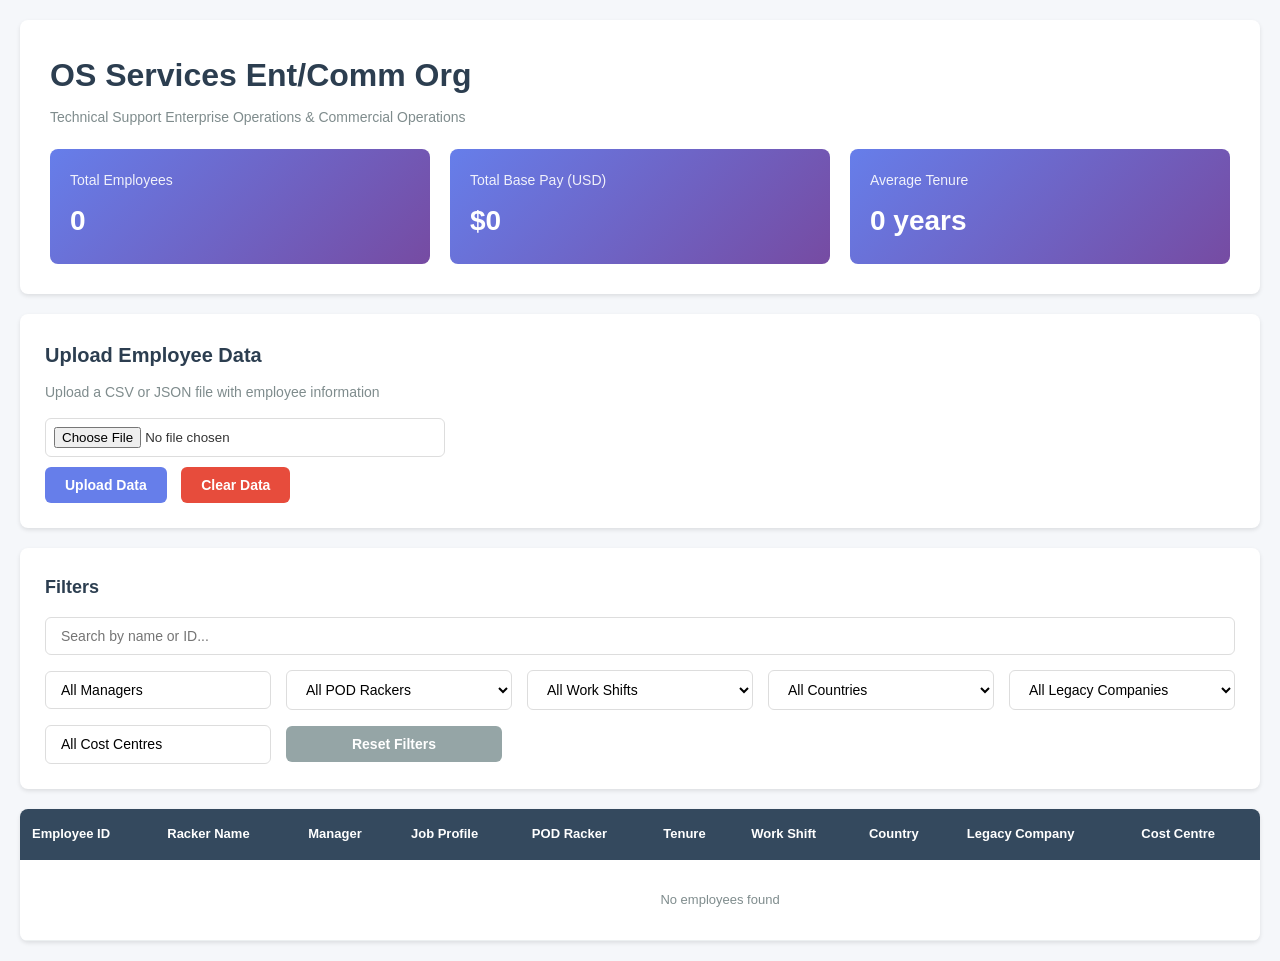
==== commit 9dd17d33: "Switch to GitHub media URL for auto-load like Rackspace dashboard" ====
--- a/index.html
+++ b/index.html
@@ -95,7 +95,6 @@
         </div>
     </div>
 
-    <script src="employee-data.js"></script>
-    <script src="employee-app.js"></script>
+    <script src="employee-app.js?v=3"></script>
 </body>
 </html>
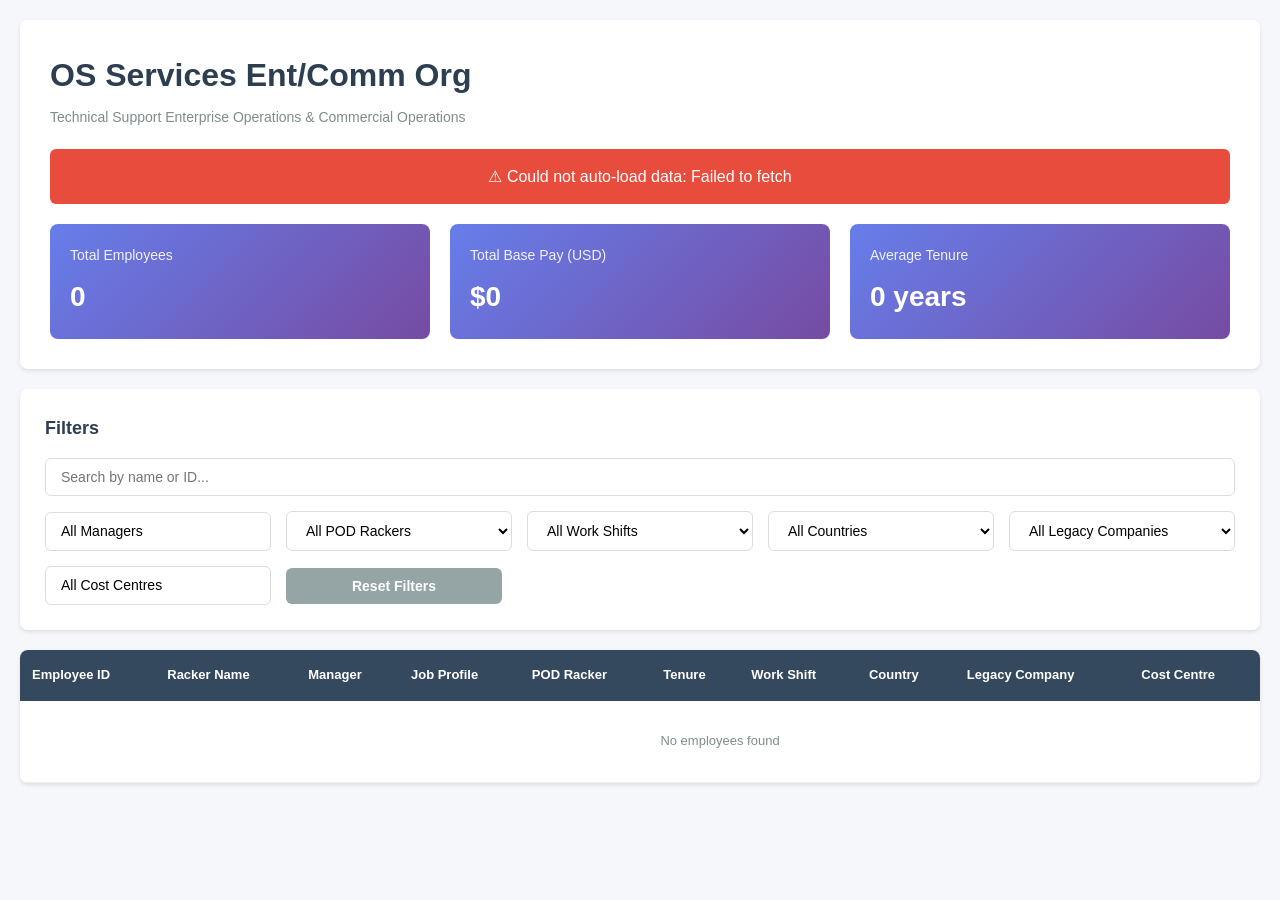
==== commit 78e74d02: "Hide upload section and add loading message for auto-load" ====
--- a/index.html
+++ b/index.html
@@ -11,6 +11,10 @@
         <header>
             <h1>OS Services Ent/Comm Org</h1>
             <p class="subtitle">Technical Support Enterprise Operations & Commercial Operations</p>
+            
+            <div id="loadingMessage" style="padding: 15px; background: #667eea; color: white; border-radius: 6px; margin-bottom: 20px; text-align: center;">
+                Loading employee data...
+            </div>
             
             <div class="summary">
                 <div class="summary-card">
@@ -28,6 +32,7 @@
             </div>
         </header>
 
+        <!-- Upload section hidden - data auto-loads from GitHub
         <div class="upload-section">
             <div class="upload-card">
                 <h2>Upload Employee Data</h2>
@@ -38,6 +43,7 @@
                 <div id="uploadStatus"></div>
             </div>
         </div>
+        -->
 
         <div class="filters-section">
             <h3>Filters</h3>
